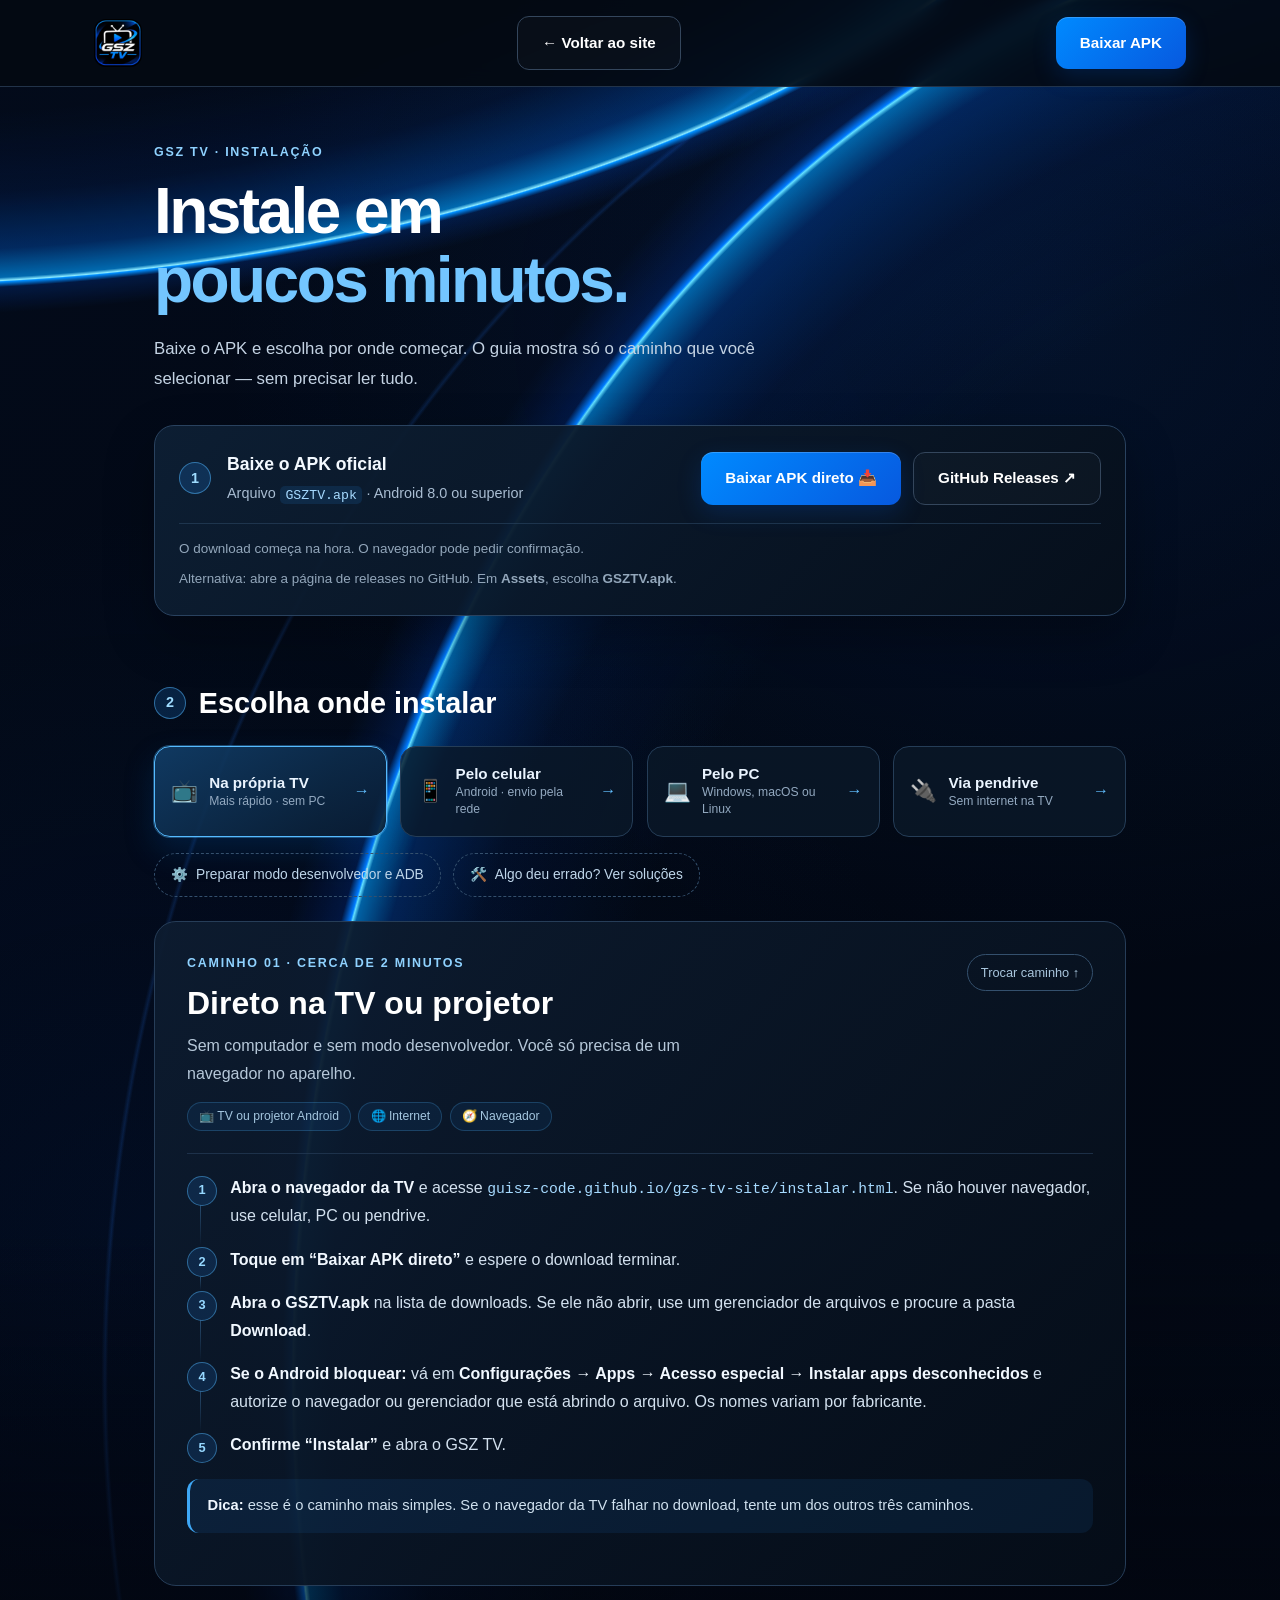
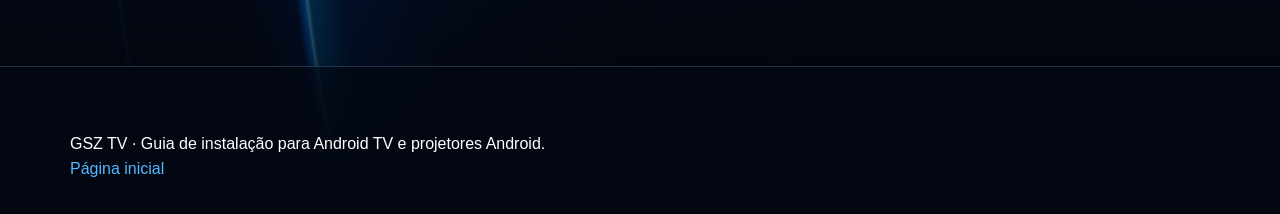
==== instalar.html @ 300e7d78 "feat: cria guia de instalação e simplifica seção de download" ====
<!DOCTYPE html>
<html lang="pt-BR">
<head>
  <meta charset="UTF-8">
  <meta name="viewport" content="width=device-width, initial-scale=1.0">
  <title>Como baixar e instalar o GSZ TV — TV, celular, PC e pendrive</title>
  <meta name="description" content="Instale o GSZ TV na TV ou projetor Android: download direto, transferência por celular, computador ou pendrive e conexão ADB por USB ou Wi-Fi.">
  <meta name="theme-color" content="#040a12">
  <link rel="canonical" href="https://guisz-code.github.io/gzs-tv-site/instalar.html">
  <link rel="stylesheet" href="assets/css/style.css">
  <link rel="stylesheet" href="assets/css/instalar.css">
</head>
<body class="pagina-instalacao">
  <nav class="navbar" aria-label="Navegação principal">
    <div class="nav-container">
      <a href="index.html" class="logo-link" aria-label="GSZ TV — página inicial"><img src="assets/img/logo-gsz-tv.webp" class="logo" alt="" width="256" height="256"></a>
      <a href="index.html" class="btn outline">← Voltar ao site</a>
      <a href="#direto" class="btn neon">Baixar APK</a>
    </div>
  </nav>

  <main class="guia container" data-guia-app>
    <header class="guia-abertura" id="downloads">
      <span class="guia-eyebrow">GSZ TV · Instalação</span>
      <h1>Instale em<br><span>poucos minutos.</span></h1>
      <p class="guia-sub">Baixe o APK e escolha por onde começar. O guia mostra só o caminho que você selecionar — sem precisar ler tudo.</p>

      <div class="guia-baixar" id="direto">
        <div class="guia-baixar-texto">
          <span class="guia-numero">1</span>
          <div>
            <strong>Baixe o APK oficial</strong>
            <p>Arquivo <code>GSZTV.apk</code> · Android 8.0 ou superior</p>
          </div>
        </div>
        <div class="guia-baixar-acoes">
          <a class="btn neon" href="https://github.com/guisz-code/GSZ-TV/releases/latest/download/GSZTV.apk" aria-describedby="direto-info">Baixar APK direto 📥</a>
          <a class="btn outline" id="releases" href="https://github.com/guisz-code/GSZ-TV/releases/latest" aria-describedby="releases-info">GitHub Releases ↗</a>
        </div>
        <p class="guia-baixar-nota" id="direto-info">O download começa na hora. O navegador pode pedir confirmação.</p>
        <p class="guia-baixar-nota" id="releases-info">Alternativa: abre a página de releases no GitHub. Em <strong>Assets</strong>, escolha <strong>GSZTV.apk</strong>.</p>
      </div>
    </header>

    <section class="guia-escolha" id="escolha" aria-labelledby="escolha-titulo">
      <h2 id="escolha-titulo"><span class="guia-numero">2</span> Escolha onde instalar</h2>
      <div class="guia-metodos">
        <a class="metodo" href="#pela-tv" data-guia="pela-tv" aria-current="true">
          <span class="metodo-icone" aria-hidden="true">📺</span>
          <span class="metodo-texto"><strong>Na própria TV</strong><small>Mais rápido · sem PC</small></span>
          <span class="metodo-seta" aria-hidden="true">→</span>
        </a>
        <a class="metodo" href="#pelo-celular" data-guia="pelo-celular">
          <span class="metodo-icone" aria-hidden="true">📱</span>
          <span class="metodo-texto"><strong>Pelo celular</strong><small>Android · envio pela rede</small></span>
          <span class="metodo-seta" aria-hidden="true">→</span>
        </a>
        <a class="metodo" href="#pelo-pc" data-guia="pelo-pc">
          <span class="metodo-icone" aria-hidden="true">💻</span>
          <span class="metodo-texto"><strong>Pelo PC</strong><small>Windows, macOS ou Linux</small></span>
          <span class="metodo-seta" aria-hidden="true">→</span>
        </a>
        <a class="metodo" href="#pendrive" data-guia="pendrive">
          <span class="metodo-icone" aria-hidden="true">🔌</span>
          <span class="metodo-texto"><strong>Via pendrive</strong><small>Sem internet na TV</small></span>
          <span class="metodo-seta" aria-hidden="true">→</span>
        </a>
      </div>
      <div class="guia-ajuda-cards">
        <a href="#preparar-adb" data-guia="preparar-adb"><span aria-hidden="true">⚙️</span> Preparar modo desenvolvedor e ADB</a>
        <a href="#problemas" data-guia="problemas"><span aria-hidden="true">🛠️</span> Algo deu errado? Ver soluções</a>
      </div>
    </section>

    <section class="guia-painel" id="pela-tv" data-painel tabindex="-1" aria-labelledby="titulo-pela-tv">
      <div class="guia-painel-topo">
        <div>
          <span class="guia-eyebrow">Caminho 01 · cerca de 2 minutos</span>
          <h2 id="titulo-pela-tv">Direto na TV ou projetor</h2>
          <p>Sem computador e sem modo desenvolvedor. Você só precisa de um navegador no aparelho.</p>
          <ul class="guia-requisitos">
            <li>📺 TV ou projetor Android</li>
            <li>🌐 Internet</li>
            <li>🧭 Navegador</li>
          </ul>
        </div>
        <a class="guia-trocar" href="#escolha">Trocar caminho ↑</a>
      </div>
      <ol class="guia-passos">
        <li><strong>Abra o navegador da TV</strong> e acesse <code>guisz-code.github.io/gzs-tv-site/instalar.html</code>. Se não houver navegador, use celular, PC ou pendrive.</li>
        <li><strong>Toque em “Baixar APK direto”</strong> e espere o download terminar.</li>
        <li><strong>Abra o GSZTV.apk</strong> na lista de downloads. Se ele não abrir, use um gerenciador de arquivos e procure a pasta <strong>Download</strong>.</li>
        <li><strong>Se o Android bloquear:</strong> vá em <strong>Configurações → Apps → Acesso especial → Instalar apps desconhecidos</strong> e autorize o navegador ou gerenciador que está abrindo o arquivo. Os nomes variam por fabricante.</li>
        <li><strong>Confirme “Instalar”</strong> e abra o GSZ TV.</li>
      </ol>
      <div class="guia-dica"><strong>Dica:</strong> esse é o caminho mais simples. Se o navegador da TV falhar no download, tente um dos outros três caminhos.</div>
    </section>

    <section class="guia-painel" id="pelo-celular" data-painel tabindex="-1" aria-labelledby="titulo-pelo-celular" hidden>
      <div class="guia-painel-topo">
        <div>
          <span class="guia-eyebrow">Caminho 02 · cerca de 5 minutos</span>
          <h2 id="titulo-pelo-celular">Pelo celular Android</h2>
          <p>Baixe o APK no celular e envie para a TV. O modo mais simples é pela rede local, sem cabos.</p>
          <ul class="guia-requisitos">
            <li>📱 Celular Android</li>
            <li>📺 TV ou projetor Android</li>
            <li>📶 Mesma rede Wi-Fi</li>
          </ul>
        </div>
        <a class="guia-trocar" href="#escolha">Trocar caminho ↑</a>
      </div>
      <details class="guia-opcao" open>
        <summary><span>Enviar pela rede (sem ADB)</span><small>Recomendado</small></summary>
        <ol class="guia-passos">
          <li><strong>Conecte celular e TV na mesma rede Wi-Fi.</strong> Redes de convidados podem bloquear a comunicação entre aparelhos.</li>
          <li><strong>Instale um app de transferência nos dois:</strong> por exemplo, <strong>Send Files to TV</strong>, disponível na loja oficial do seu aparelho.</li>
          <li><strong>No celular:</strong> baixe o APK no topo desta página, abra o app e escolha <strong>Enviar / Send</strong>. Selecione <strong>GSZTV.apk</strong> e depois a TV na lista.</li>
          <li><strong>Na TV:</strong> abra o app e escolha <strong>Receber / Receive</strong> e espere o fim do envio.</li>
          <li><strong>Abra o arquivo recebido na TV</strong> (normalmente em Download), autorize apps desconhecidos para o gerenciador e toque em <strong>Instalar</strong>.</li>
        </ol>
        <div class="guia-dica"><strong>Por que esse caminho?</strong> Não exige cabo, depuração nem senha. Só precisa que os dois aparelhos estejam na mesma rede.</div>
      </details>
      <details class="guia-opcao">
        <summary><span>Enviar via ADB por Wi-Fi</span><small>Avançado</small></summary>
        <p class="guia-antes">Na TV, siga primeiro <a href="#preparar-adb" data-guia="preparar-adb">Preparar modo desenvolvedor e ADB</a>. O celular é só o cliente: não precisa ativar depuração nele.</p>
        <ol class="guia-passos">
          <li><strong>Instale no celular um cliente ADB remoto</strong> que aceite pareamento sem fio e instalação de APK local. Os menus mudam de app para app.</li>
          <li><strong>Na TV, abra “Depuração sem fio”.</strong> Se existir <strong>Parear dispositivo com código</strong>, toque nela para ver IP, porta de pareamento e código.</li>
          <li><strong>No celular, escolha Parear</strong> e informe o IP, a porta de pareamento e o código. Depois volte à tela principal da depuração sem fio.</li>
          <li><strong>Conecte usando a porta de conexão</strong> mostrada nessa tela. Ela costuma ser diferente da porta usada para parear.</li>
          <li><strong>Se a TV só tiver “Depuração pela rede”</strong> (método antigo, geralmente porta 5555), conecte direto ao IP e à porta informados. Não use código de pareamento e aceite a autorização na TV, se aparecer.</li>
          <li><strong>No cliente, use “Instalar APK”</strong>, escolha GSZTV.apk na pasta de downloads do celular e aguarde a confirmação. Abra o GSZ TV na TV ao terminar.</li>
        </ol>
        <div class="guia-atencao"><strong>Atenção:</strong> um terminal de shell remoto não instala arquivos sozinho. O app precisa permitir enviar o APK do celular para a TV.</div>
      </details>
      <details class="guia-opcao">
        <summary><span>Enviar via ADB por cabo USB</span><small>Só se a TV aceitar</small></summary>
        <p class="guia-antes">Poucas TVs e projetores aceitam esse tipo de conexão. O celular precisa ter <strong>USB OTG / modo host</strong> e um cliente ADB com suporte a USB.</p>
        <ol class="guia-passos">
          <li><strong>Confira no manual</strong> se a porta USB da TV é de <strong>dados com suporte a ADB</strong>. Muitas portas servem apenas para pendrive.</li>
          <li><strong>Ative a depuração USB na TV</strong> seguindo <a href="#preparar-adb" data-guia="preparar-adb">Preparar modo desenvolvedor e ADB</a>.</li>
          <li><strong>Conecte o celular à porta de dados da TV</strong> com adaptador OTG e cabo compatíveis. Não use a entrada de energia do projetor como porta de dados e nunca ligue duas portas USB-A host com um cabo comum.</li>
          <li><strong>Aceite no celular o acesso ao dispositivo USB</strong> e, na TV, a chave de depuração que aparecer.</li>
          <li><strong>No cliente ADB, use “Instalar APK”</strong>, selecione GSZTV.apk e espere a confirmação. Depois desconecte o cabo.</li>
        </ol>
        <div class="guia-atencao"><strong>Se o cliente não encontrar a TV,</strong> o modelo provavelmente não aceita ADB por USB. Use o envio pela rede ou o pendrive.</div>
      </details>
    </section>

    <section class="guia-painel" id="pelo-pc" data-painel tabindex="-1" aria-labelledby="titulo-pelo-pc" hidden>
      <div class="guia-painel-topo">
        <div>
          <span class="guia-eyebrow">Caminho 03 · cerca de 10 minutos</span>
          <h2 id="titulo-pelo-pc">Pelo computador ou notebook</h2>
          <p>A forma mais direta é instalar por ADB, com o cabo USB ou pela rede Wi-Fi.</p>
          <ul class="guia-requisitos">
            <li>💻 Windows, macOS ou Linux</li>
            <li>🔗 Cabo USB ou Wi-Fi</li>
            <li>📦 Platform-Tools</li>
          </ul>
        </div>
        <a class="guia-trocar" href="#escolha">Trocar caminho ↑</a>
      </div>

      <h3 class="guia-subtitulo">Antes de começar</h3>
      <ol class="guia-passos">
        <li><strong>Baixe o GSZTV.apk</strong> no topo desta página.</li>
        <li><strong>Baixe as <a href="https://developer.android.com/tools/releases/platform-tools?hl=pt-br">Platform-Tools oficiais do Google</a></strong> e extraia o ZIP para uma pasta fácil de achar.</li>
        <li><strong>Copie o APK para a pasta platform-tools</strong> e abra um terminal nela. No Windows, clique com o botão direito na pasta e escolha “Abrir no Terminal”.</li>
      </ol>
      <p class="guia-antes">Os comandos abaixo usam <code>.\adb</code> no <strong>PowerShell</strong>. No macOS/Linux, use <code>./adb</code>. Se o ADB já estiver instalado no sistema, basta digitar <code>adb</code>.</p>
      <pre><code>.\adb version</code></pre>
      <p class="guia-antes">Apareceu a versão do Android Debug Bridge? Então escolha como conectar:</p>

      <details class="guia-opcao" open>
        <summary><span>Cabo USB</span><small>Mais estável</small></summary>
        <ol class="guia-passos">
          <li><strong>Ative a depuração USB na TV</strong> seguindo <a href="#preparar-adb" data-guia="preparar-adb">Preparar modo desenvolvedor e ADB</a>. A porta precisa aceitar ADB, não apenas pendrive.</li>
          <li><strong>Conecte o cabo de dados</strong> entre a TV e o PC. Evite cabo USB-A para USB-A entre duas portas host; se o modelo não aceitar cabo, use Wi-Fi.</li>
          <li><strong>Rode o comando</strong> e aceite na TV o aviso “Permitir depuração USB?”. Se o aparelho não aparecer, rode de novo.</li>
        </ol>
        <pre><code>.\adb devices</code></pre>
        <p class="guia-antes">O estado precisa ser <strong>device</strong>. No Windows, se não aparecer, pode faltar o driver ADB do fabricante. Então instale:</p>
        <pre><code>.\adb install -r "GSZTV.apk"</code></pre>
        <p class="guia-antes">Espere a mensagem <strong>Success</strong> e abra o GSZ TV na TV. O <code>-r</code> atualiza uma instalação existente sem apagar os dados, desde que a assinatura seja a mesma.</p>
      </details>

      <details class="guia-opcao">
        <summary><span>Wi-Fi com código de pareamento</span><small>Quando a TV oferece</small></summary>
        <ol class="guia-passos">
          <li><strong>Deixe PC e TV na mesma rede</strong> e ative <strong>Depuração sem fio</strong> nas opções do desenvolvedor da TV.</li>
          <li><strong>Na TV, toque em “Parear dispositivo com código”</strong> e use o IP e a porta de pareamento mostrados:</li>
        </ol>
        <pre><code>.\adb pair IP_DA_TV:PORTA_PAREAMENTO</code></pre>
        <ol class="guia-passos" start="3">
          <li><strong>Digite o código</strong> quando o terminal pedir. Depois volte à tela principal da depuração sem fio e copie o IP e a <strong>porta de conexão</strong>.</li>
          <li><strong>Conecte e instale:</strong></li>
        </ol>
        <pre><code>.\adb connect IP_DA_TV:PORTA_CONEXAO
.\adb devices
.\adb install -r "GSZTV.apk"</code></pre>
        <div class="guia-dica"><strong>Exemplo:</strong> <code>192.168.1.50:37123</code>. Os números são só ilustrativos — use sempre os que aparecem na sua TV. A porta de conexão muda ao reativar a depuração.</div>
      </details>

      <details class="guia-opcao">
        <summary><span>Wi-Fi no modo antigo (porta 5555)</span><small>Firmwares mais antigos</small></summary>
        <ol class="guia-passos">
          <li><strong>Se a TV tiver “Depuração pela rede”,</strong> ative e use o IP e a porta mostrados. Não rode <code>adb pair</code> nesse modo.</li>
          <li><strong>Se não tiver, mas aceitar ADB por USB,</strong> conecte o cabo, autorize o PC e confirme o estado device. Com apenas a TV conectada, rode:</li>
        </ol>
        <pre><code>.\adb tcpip 5555</code></pre>
        <ol class="guia-passos" start="3">
          <li><strong>Veja o IP da TV em Configurações → Rede.</strong> Desconecte o cabo e conecte pela rede:</li>
        </ol>
        <pre><code>.\adb connect IP_DA_TV:5555
.\adb devices
.\adb install -r "GSZTV.apk"</code></pre>
        <div class="guia-atencao"><strong>Depende do firmware.</strong> Se a TV não tiver depuração de rede e não aceitar ADB USB, use o envio direto, um app de transferência ou o pendrive. Para voltar ao modo USB, rode <code>.\adb usb</code> enquanto ainda estiver conectado.</div>
      </details>

      <div class="guia-dica"><strong>Mais de um aparelho conectado?</strong> Use <code>.\adb -s SERIAL install -r "GSZTV.apk"</code>, trocando SERIAL pelo código mostrado em <code>.\adb devices</code>. Para encerrar conexões de rede, rode <code>.\adb disconnect</code>. Isso não desativa a depuração na TV.</div>
    </section>

    <section class="guia-painel" id="pendrive" data-painel tabindex="-1" aria-labelledby="titulo-pendrive" hidden>
      <div class="guia-painel-topo">
        <div>
          <span class="guia-eyebrow">Caminho 04 · cerca de 3 minutos</span>
          <h2 id="titulo-pendrive">Via pendrive</h2>
          <p>Ideal quando a TV não tem navegador ou a internet do aparelho é instável.</p>
          <ul class="guia-requisitos">
            <li>💾 Pendrive</li>
            <li>🔌 Porta USB na TV</li>
            <li>🖥️ PC ou celular para copiar</li>
          </ul>
        </div>
        <a class="guia-trocar" href="#escolha">Trocar caminho ↑</a>
      </div>
      <ol class="guia-passos">
        <li><strong>Baixe o GSZTV.apk</strong> no PC ou no celular e copie para o pendrive. No celular, pode ser necessário um adaptador OTG.</li>
        <li><strong>Use um formato que a TV leia:</strong> FAT32 costuma funcionar; exFAT depende do aparelho. Se for formatar, copie antes os arquivos, porque a formatação apaga tudo.</li>
        <li><strong>Ejete o pendrive com segurança</strong> e conecte na porta USB da TV destinada a armazenamento.</li>
        <li><strong>Abra um gerenciador de arquivos na TV,</strong> selecione a unidade USB e toque em GSZTV.apk.</li>
        <li><strong>Autorize apps desconhecidos</strong> para o gerenciador quando o aviso aparecer, volte ao arquivo e confirme <strong>Instalar</strong>.</li>
      </ol>
      <div class="guia-dica"><strong>Sem mistério:</strong> este caminho não precisa de ADB, modo desenvolvedor nem depuração. A porta de pendrive é diferente de uma porta de dados ADB.</div>
    </section>

    <section class="guia-painel" id="preparar-adb" data-painel tabindex="-1" aria-labelledby="titulo-preparar-adb" hidden>
      <div class="guia-painel-topo">
        <div>
          <span class="guia-eyebrow">Preparação · só para os caminhos com ADB</span>
          <h2 id="titulo-preparar-adb">Modo desenvolvedor e depuração</h2>
          <p>Faça isso na TV ou projetor que vai receber o GSZ TV. Não é preciso root nem desbloquear o bootloader.</p>
        </div>
        <a class="guia-trocar" href="#escolha">Trocar caminho ↑</a>
      </div>
      <ol class="guia-passos">
        <li><strong>Abra Configurações → Sistema → Sobre.</strong> Em alguns aparelhos o caminho é Preferências do dispositivo → Sobre.</li>
        <li><strong>Toque cerca de 7 vezes em “Compilação”</strong> (ou “Número da versão” / “Android TV OS build”) até aparecer “Você agora é um desenvolvedor”. Se pedir PIN, informe o do próprio aparelho.</li>
        <li><strong>Volte e abra “Opções do desenvolvedor”.</strong> Se houver uma chave geral, ative.</li>
        <li><strong>Para cabo USB:</strong> ative <strong>Depuração USB</strong>, conecte o PC ou celular e aceite a chave exibida na TV. Marque “Sempre permitir” apenas em aparelhos de confiança.</li>
        <li><strong>Para Wi-Fi:</strong> ative <strong>Depuração sem fio</strong> (pareamento por código) ou <strong>Depuração pela rede</strong> (método antigo). Ativar só a depuração USB não libera a conexão Wi-Fi.</li>
        <li><strong>Anote IP e portas</strong> quando aparecerem. Use uma rede local de confiança e nunca encaminhe a porta ADB no roteador para a internet.</li>
      </ol>
      <div class="guia-atencao"><strong>Fabricante escondeu a opção?</strong> Não existe um caminho universal. Nesses casos, use a instalação pela própria TV, o envio de arquivo ou o pendrive.</div>
      <div class="guia-dica"><strong>Terminou?</strong> Desative a depuração que não for usar e revogue autorizações ou dispositivos pareados nas opções do desenvolvedor.</div>
      <div class="guia-links"><a href="#pelo-celular" data-guia="pelo-celular">← Continuar pelo celular</a><a href="#pelo-pc" data-guia="pelo-pc">← Continuar pelo computador</a></div>
    </section>

    <section class="guia-painel" id="problemas" data-painel tabindex="-1" aria-labelledby="titulo-problemas" hidden>
      <div class="guia-painel-topo">
        <div>
          <span class="guia-eyebrow">Socorro rápido</span>
          <h2 id="titulo-problemas">Algo não funcionou?</h2>
          <p>Toque no problema para ver a solução. Comece pelo mais parecido com o seu caso.</p>
        </div>
        <a class="guia-trocar" href="#escolha">Trocar caminho ↑</a>
      </div>
      <details class="guia-problema">
        <summary>O ADB mostra <code>unauthorized</code></summary>
        <p>Olhe a tela da TV e aceite a autorização. Se o aviso não aparecer, reconecte. Também vale revogar as autorizações de depuração na TV e autorizar de novo.</p>
      </details>
      <details class="guia-problema">
        <summary>O aparelho não aparece, fica offline ou dá <code>connection refused</code></summary>
        <p>Confira cabo de dados, porta ADB, driver, IP e porta atuais. No Wi-Fi, confirme que PC e TV estão na mesma rede e que a depuração está ativa. Pareamento e conexão usam portas diferentes. Verifique a permissão do ADB na rede privada do firewall — não desative o firewall inteiro.</p>
      </details>
      <details class="guia-problema">
        <summary>Aparece <code>more than one device/emulator</code></summary>
        <p>Use o identificador mostrado em <code>adb devices</code> junto com a opção <code>-s</code>, ou desconecte os outros aparelhos antes de instalar.</p>
      </details>
      <details class="guia-problema">
        <summary>Erro <code>INSTALL_FAILED_UPDATE_INCOMPATIBLE</code></summary>
        <p>A assinatura do APK não corresponde à versão já instalada. Use o APK da mesma origem da instalação anterior. Desinstalar resolve, mas apaga os dados e as configurações do app.</p>
      </details>
      <details class="guia-problema">
        <summary>Arquivo inválido, versão antiga ou pouco espaço</summary>
        <p>Baixe de novo o APK mais recente, confirme Android 8.0 ou superior e libere armazenamento. Não tente instalar os arquivos “Source code” do GitHub: o correto é <strong>GSZTV.apk</strong>.</p>
      </details>

      <h3 class="guia-subtitulo">Instalou? Agora abra o GSZ TV</h3>
      <p class="guia-antes">Na TV, abra o app e configure temas e atalhos. Em aparelhos compatíveis, use a opção <strong>Início</strong> nas configurações do launcher para escolher a tela inicial — isso depende do sistema do aparelho.</p>
      <p class="guia-antes">Para atualizar, instale o APK novo por cima do atual, sem desinstalar. Dentro do GSZ TV, consulte também <strong>Configurações → Atualizações</strong>.</p>
      <div class="guia-links"><a href="#direto">↑ Baixar o APK</a><a href="index.html">Voltar ao site</a><a href="https://developer.android.com/tools/adb?hl=pt-br">Documentação oficial do ADB ↗</a></div>
    </section>
  </main>

  <footer class="footer"><div class="container"><p>GSZ TV · Guia de instalação para Android TV e projetores Android.</p><a href="index.html">Página inicial</a></div></footer>
  <div id="tv-navigation-hint" class="tv-navigation-hint" role="status" hidden>Use as setas para navegar e OK para selecionar</div>
  <script src="assets/js/main.js"></script>
</body>
</html>
---- assets/css/style.css ----
/* ============================================================
   GSZ TV — Site oficial
   Cores: azul neon, branco, preto
   ============================================================ */

:root {
  --cor-fundo: #040a12;
  --cor-fundo-secao: #07111e;
  --cor-card: #0d1928;
  --cor-borda: #223349;
  --azul-neon: #55baff;
  --azul-neon-suave: rgba(35, 145, 255, 0.15);
  --azul-neon-escuro: #0878eb;
  --branco: #ffffff;
  --branco-suave: #e5e5ea;
  --cinza: #a6b5c8;
  --sombra-neon: 0 0 18px rgba(35, 145, 255, 0.35);
  --transicao: all 0.35s ease;
}

* {
  margin: 0;
  padding: 0;
  box-sizing: border-box;
}

html {
  scroll-behavior: smooth;
}

body {
  background: var(--cor-fundo);
  color: var(--branco);
  font-family: 'Segoe UI', Roboto, Helvetica, Arial, sans-serif;
  line-height: 1.6;
  min-height: 100vh;
}

a {
  color: var(--azul-neon);
  text-decoration: none;
  transition: var(--transicao);
}

a:hover {
  color: #66fbff;
}

img {
  max-width: 100%;
  display: block;
}

/* ===== Navbar ===== */
.navbar {
  position: sticky;
  top: 0;
  z-index: 100;
  background: rgba(4, 10, 18, 0.88);
  backdrop-filter: blur(10px);
  border-bottom: 1px solid var(--cor-borda);
}

.nav-container {
  max-width: 1140px;
  margin: 0 auto;
  padding: 1rem 1.5rem;
  display: flex;
  align-items: center;
  justify-content: space-between;
  gap: 1.5rem;
}

.logo-link {
  display: flex;
  align-items: center;
}

.logo {
  width: 48px;
  height: 48px;
  filter: drop-shadow(0 0 10px var(--azul-neon));
  transition: var(--transicao);
}

.logo-link:hover .logo {
  filter: drop-shadow(0 0 20px var(--azul-neon));
}

.nav-links {
  display: flex;
  list-style: none;
  gap: 1.8rem;
  align-items: center;
}

.nav-links a {
  color: var(--branco-suave);
  font-weight: 500;
  font-size: 0.95rem;
}

.nav-links a:hover {
  color: var(--azul-neon);
}

/* ===== Hero ===== */
.hero {
  position: relative;
  max-width: 1140px;
  margin: 0 auto;
  padding: 5rem 1.5rem 6rem;
  display: grid;
  grid-template-columns: 1fr 1fr;
  gap: 3rem;
  align-items: center;
}

.hero-content .badge {
  display: inline-block;
  padding: 0.45rem 1rem;
  background: rgba(255, 255, 255, 0.07);
  color: #f4f9ff;
  border: 1px solid rgba(220, 240, 255, 0.32);
  border-radius: 999px;
  font-size: 0.8rem;
  font-weight: 700;
  letter-spacing: 1.2px;
  text-transform: uppercase;
  margin-bottom: 1rem;
}

.hero h1 {
  font-size: 3.5rem;
  line-height: 1.05;
  margin-bottom: 1rem;
  letter-spacing: -1px;
}

.hero h1 .dot {
  color: var(--azul-neon);
}

.lead {
  font-size: 1.15rem;
  color: var(--branco-suave);
  max-width: 460px;
  margin-bottom: 1.75rem;
}

.hero-actions {
  display: flex;
  gap: 1rem;
}

.hero-image {
  display: flex;
  justify-content: center;
  align-items: center;
}

.screenshot {
  width: 100%;
  max-width: 560px;
  height: auto;
  border-radius: 16px;
  border: 2px solid var(--cor-borda);
  box-shadow: var(--sombra-neon), 0 20px 40px rgba(0,0,0,0.5);
  transition: var(--transicao);
}

.screenshot:hover {
  transform: translateY(-4px);
  border-color: var(--azul-neon);
  box-shadow: 0 0 30px rgba(35, 145, 255, 0.55), 0 20px 50px rgba(0,0,0,0.6);
}

/* ===== Seções gerais ===== */
.section {
  padding: 5rem 1.5rem;
}

.container {
  max-width: 1140px;
  margin: 0 auto;
}

.bg-escuro {
  background: var(--cor-fundo-secao);
}

.titulo-secao {
  font-size: 2rem;
  text-align: center;
  margin-bottom: 0.5rem;
  letter-spacing: -0.5px;
}

.subtitulo {
  text-align: center;
  color: var(--cinza);
  margin-bottom: 3rem;
  max-width: 600px;
  margin-left: auto;
  margin-right: auto;
}

/* ===== Botões ===== */
.btn {
  display: inline-flex;
  align-items: center;
  justify-content: center;
  gap: 0.5rem;
  padding: 0.85rem 1.5rem;
  border-radius: 8px;
  font-weight: 600;
  font-size: 0.95rem;
  cursor: pointer;
  border: none;
  transition: var(--transicao);
}

.btn.neon {
  background: var(--azul-neon);
  color: #000;
  box-shadow: var(--sombra-neon);
}

.btn.neon:hover {
  background: #33fbff;
  box-shadow: 0 0 30px rgba(35, 145, 255, 0.65);
  transform: translateY(-2px);
}

.btn.outline {
  background: transparent;
  color: var(--branco);
  border: 1px solid var(--cor-borda);
}

.btn.outline:hover {
  border-color: var(--azul-neon);
  color: var(--azul-neon);
}

.btn-grande {
  padding: 1rem 2rem;
  font-size: 1.1rem;
}

/* ===== Alternador minimalista de temas, acima da imagem ===== */
.hero-image {
  display: flex;
  flex-direction: column;
  align-items: center;
}

.btn-alternar-tema {
  align-self: flex-end;
  margin: 0 0 0.65rem;
  padding: 0;
  border: 0;
  background: none;
  cursor: pointer;
  transition: transform 0.2s ease;
}

.btn-alternar-tema:hover {
  transform: translateY(-2px);
}

.btn-alternar-tema:focus-visible {
  outline: 2px solid #79caff;
  outline-offset: 4px;
  border-radius: 999px;
}

.tema-toggle {
  display: flex;
  align-items: center;
  justify-content: center;
  gap: 0.45rem;
  min-width: 112px;
  height: 36px;
  padding: 0 0.65rem;
  color: #f3f7fc;
  background: linear-gradient(135deg, #111b2b, #050b16);
  border: 1px solid #51627b;
  border-radius: 999px;
  box-shadow: 0 2px 10px #0005, inset 0 1px #ffffff16;
}

.tema-icone {
  display: grid;
  place-items: center;
  width: 18px;
  height: 22px;
  color: #f3f7fc;
  font-size: 1.15rem;
  line-height: 1;
  text-align: center;
  user-select: none;
  opacity: 0.58;
  transition: color 0.2s ease, opacity 0.2s ease, text-shadow 0.2s ease, transform 0.2s ease;
}

.tema-sol { color: #f5f7fb; }
.tema-lua { font-size: 1.05rem; }

.tema-divisor {
  width: 1px;
  height: 18px;
  background: #ffffff40;
}

.tema-marca {
  display: flex;
  flex-direction: column;
  align-items: center;
  gap: 1px;
  color: #079cff;
  font-size: 0.65rem;
  line-height: 0.9;
  letter-spacing: 0.05em;
  opacity: 0.58;
  transition: opacity 0.2s ease, filter 0.2s ease, transform 0.2s ease;
}

.tema-marca i {
  width: 14px;
  height: 7px;
  display: block;
  background: #079cff;
  clip-path: polygon(25% 0, 100% 20%, 75% 100%, 0 80%);
  box-shadow: 0 0 5px #079cff80;
}

.tema-marca b { font-weight: 800; }

.tema-icone.ativo {
  color: #16a5ff;
  opacity: 1;
  text-shadow: 0 0 9px #168effb3;
  transform: scale(1.12);
}

.tema-marca.ativo {
  opacity: 1;
  filter: drop-shadow(0 0 5px #168effa6);
  transform: scale(1.08);
}

.btn-alternar-tema.animando .tema-toggle {
  animation: tema-troca 460ms ease;
}

@keyframes tema-troca {
  0% { transform: scale(1); box-shadow: 0 2px 10px #0005, inset 0 1px #ffffff16; }
  45% { transform: scale(1.08); box-shadow: 0 0 18px #168eff70, inset 0 1px #ffffff30; }
  100% { transform: scale(1); box-shadow: 0 2px 10px #0005, inset 0 1px #ffffff16; }
}

@media (prefers-reduced-motion: reduce) {
  .btn-alternar-tema.animando .tema-toggle { animation: none; }
}

/* ===== Sobre ===== */
.sobre-grid {
  display: grid;
  grid-template-columns: minmax(0, 1.55fr) minmax(260px, 0.85fr);
  gap: 1.25rem;
  align-items: stretch;
}

.sobre-texto {
  max-width: none;
  padding: clamp(1.5rem, 4vw, 3rem);
  background: linear-gradient(125deg, rgba(15, 34, 55, 0.84), rgba(7, 15, 26, 0.78));
  border: 1px solid rgba(115, 161, 205, 0.16);
  border-left: 3px solid #168eff;
  border-radius: 0 20px 20px 0;
  box-shadow: 0 20px 55px rgba(0, 0, 0, 0.18);
}

.sobre-ficha {
  display: flex;
  flex-direction: column;
  padding: clamp(1.35rem, 3vw, 2rem);
  background: linear-gradient(155deg, rgba(13, 26, 42, 0.92), rgba(7, 13, 22, 0.88));
  border: 1px solid rgba(115, 161, 205, 0.16);
  border-radius: 20px;
}

.ficha-cabecalho {
  display: flex;
  align-items: center;
  gap: 0.8rem;
  padding-bottom: 1.1rem;
  border-bottom: 1px solid rgba(255, 255, 255, 0.08);
}

.ficha-sinal {
  display: grid;
  place-items: center;
  width: 38px;
  height: 38px;
  color: #71bdff;
  background: #168eff1c;
  border: 1px solid #168eff38;
  border-radius: 12px;
}

.ficha-cabecalho h3 { font-size: 1.05rem; }
.ficha-cabecalho p { color: var(--cinza); font-size: 0.82rem; }

.ficha-lista { margin: 0; }

.ficha-lista > div {
  display: flex;
  flex-direction: column;
  gap: 0.18rem;
  padding: 0.8rem 0;
  border-bottom: 1px solid rgba(255, 255, 255, 0.06);
}

.ficha-lista dt {
  color: var(--cinza);
  font-size: 0.78rem;
}

.ficha-lista dd {
  margin: 0;
  color: var(--branco-suave);
  font-size: 0.9rem;
  line-height: 1.45;
}

.ficha-desenvolvedor {
  display: flex;
  align-items: center;
  gap: 0.8rem;
  margin-top: auto;
  padding-top: 1.15rem;
}

.desenvolvedor-avatar {
  position: relative;
  overflow: hidden;
  display: grid;
  place-items: center;
  flex: 0 0 42px;
  height: 42px;
  color: #fff;
  font-size: 0.82rem;
  font-weight: 700;
  background: linear-gradient(140deg, #168eff, #0759df);
  border-radius: 50%;
  box-shadow: 0 5px 16px #0878eb3d;
}

.desenvolvedor-avatar img {
  position: absolute;
  inset: 0;
  width: 100%;
  height: 100%;
  object-fit: cover;
  border-radius: inherit;
}

.ficha-desenvolvedor > div { display: flex; flex-direction: column; gap: 0.12rem; }
.desenvolvedor-legenda { color: var(--cinza); font-size: 0.74rem; }
.ficha-desenvolvedor strong { color: var(--branco-suave); font-size: 0.88rem; }
.ficha-desenvolvedor a { font-size: 0.82rem; }

.sobre-texto h2 {
  margin-bottom: 1.15rem;
  font-size: clamp(1.7rem, 3vw, 2.2rem);
  letter-spacing: -0.035em;
}

.sobre-texto p {
  color: var(--branco-suave);
  max-width: 780px;
  margin-bottom: 0.9rem;
  line-height: 1.8;
}

.destaques {
  display: grid;
  grid-template-columns: repeat(3, minmax(0, 1fr));
  gap: 0.85rem;
  margin-top: 1.7rem;
}

.destaque {
  display: flex;
  flex-direction: column;
  gap: 0.3rem;
  min-width: 0;
  padding: 1rem 1.1rem;
  background: rgba(255, 255, 255, 0.035);
  border: 1px solid rgba(255, 255, 255, 0.07);
  border-radius: 12px;
}

.destaque .numero {
  font-size: 1.2rem;
  font-weight: 700;
  color: #58adff;
}

.destaque .rotulo {
  font-size: 0.85rem;
  line-height: 1.45;
  color: var(--cinza);
}

@media (max-width: 760px) {
  .sobre-texto { padding: 1.5rem; }
  .destaques { grid-template-columns: repeat(2, minmax(0, 1fr)); }
  .destaque:last-child { grid-column: 1 / -1; }
}

@media (max-width: 520px) {
  .sobre-texto { padding: 1.25rem; }
  .sobre-texto p { font-size: 0.95rem; }
  .destaques { grid-template-columns: 1fr; gap: 0.65rem; margin-top: 1.25rem; }
  .destaque:last-child { grid-column: auto; }
  .destaque { padding: 0.85rem 1rem; }
}

.sobre-imagem {
  display: flex;
  justify-content: center;
}

.suave {
  box-shadow: none;
  border: 1px solid var(--cor-borda);
}

/* ===== Recursos ===== */
.grid-recursos {
  display: grid;
  grid-template-columns: repeat(auto-fit, minmax(220px, 1fr));
  gap: 1.75rem;
}

.card {
  background: var(--cor-card);
  border: 1px solid var(--cor-borda);
  border-radius: 14px;
  padding: 2rem 1.5rem;
  transition: var(--transicao);
}

.card:hover {
  border-color: var(--azul-neon);
  box-shadow: var(--sombra-neon);
  transform: translateY(-3px);
}

.icone {
  font-size: 2rem;
  margin-bottom: 1rem;
  display: block;
}

.card h3 {
  font-size: 1.1rem;
  margin-bottom: 0.75rem;
}

.card p {
  color: var(--cinza);
  font-size: 0.9rem;
}

/* ===== Galeria ===== */
.galeria {
  text-align: center;
}

.grid-galeria {
  display: grid;
  grid-template-columns: repeat(auto-fit, minmax(240px, 1fr));
  gap: 1.5rem;
}

.galeria-item {
  position: relative;
  aspect-ratio: 16 / 9;
  border-radius: 14px;
  border: 2px dashed var(--cor-borda);
  background: var(--cor-card);
  overflow: hidden;
  display: flex;
  align-items: center;
  justify-content: center;
  transition: var(--transicao);
}

.galeria-item:hover {
  border-color: var(--azul-neon);
  background: rgba(35, 145, 255, 0.05);
}

.placeholder-conteudo {
  text-align: center;
  color: var(--cinza);
}

.icone-placeholder {
  font-size: 2.5rem;
  display: block;
  margin-bottom: 0.75rem;
}

.placeholder-conteudo p {
  font-size: 0.9rem;
}

/* ===== Baixar ===== */
.baixar-teaser {
  max-width: 760px;
  margin: 0 auto;
  text-align: center;
}

.baixar-etiqueta {
  display: inline-block;
  margin-bottom: 1rem;
  padding: 0.35rem 0.9rem;
  border: 1px solid rgba(85, 186, 255, 0.35);
  border-radius: 999px;
  color: #9fd6ff;
  font-size: 0.78rem;
  font-weight: 700;
  letter-spacing: 0.12em;
  text-transform: uppercase;
}

.baixar-teaser p {
  max-width: 600px;
  margin: 1rem auto 0;
  color: var(--branco-suave);
  line-height: 1.8;
}

.baixar-caminhos {
  display: flex;
  flex-wrap: wrap;
  justify-content: center;
  gap: 0.6rem;
  list-style: none;
  margin: 1.75rem 0;
  padding: 0;
}

.baixar-caminhos li {
  display: inline-flex;
  align-items: center;
  gap: 0.45rem;
  padding: 0.5rem 0.95rem;
  background: rgba(13, 25, 40, 0.85);
  border: 1px solid var(--cor-borda);
  border-radius: 999px;
  color: #cfe0ee;
  font-size: 0.87rem;
}

.baixar-teaser .btn {
  white-space: normal;
}

.baixar-teaser .nota {
  max-width: 560px;
  margin: 1.25rem auto 0;
}

.nota {
  margin-top: 1.5rem;
  font-size: 0.85rem;
  color: var(--cinza);
}

/* ===== Instalação ===== */
.codigos {
  display: grid;
  grid-template-columns: repeat(auto-fit, minmax(260px, 1fr));
  gap: 1.5rem;
}

.bloco-codigo {
  background: var(--cor-card);
  border: 1px solid var(--cor-borda);
  border-radius: 12px;
  padding: 1.25rem;
}

.bloco-codigo code {
  display: block;
  font-family: Consolas, 'Courier New', monospace;
  font-size: 0.85rem;
  color: var(--branco-suave);
  line-height: 1.5;
  white-space: pre-wrap;
}

/* ===== Footer ===== */
.footer {
  border-top: 1px solid var(--cor-borda);
  padding: 4rem 1.5rem 2rem;
  background: var(--cor-fundo);
}

.footer-grid {
  display: grid;
  grid-template-columns: 1fr 1fr 1fr;
  gap: 2rem;
  margin-bottom: 2.5rem;
}

.logo-footer {
  width: 40px;
  height: 40px;
  margin-bottom: 1rem;
  filter: drop-shadow(0 0 8px var(--azul-neon));
}

.footer-marca p {
  color: var(--cinza);
  font-size: 0.9rem;
  max-width: 320px;
  line-height: 1.6;
}

.footer-links h4,
.footer-contato h4 {
  font-size: 1rem;
  margin-bottom: 1rem;
  color: var(--branco);
}

.footer-links ul {
  list-style: none;
  display: flex;
  flex-direction: column;
  gap: 0.6rem;
}

.footer-links a {
  color: var(--branco-suave);
  font-size: 0.9rem;
}

.footer-links a:hover {
  color: var(--azul-neon);
}

.footer-contato p {
  color: var(--branco-suave);
  font-size: 0.9rem;
  margin-bottom: 0.5rem;
}

.footer-copy {
  border-top: 1px solid var(--cor-borda);
  padding-top: 1.5rem;
  text-align: center;
  color: var(--cinza);
  font-size: 0.85rem;
}

.footer-copy a {
  color: var(--azul-neon);
}

/* ===== Responsivo ===== */
@media (max-width: 900px) {
  .hero {
    grid-template-columns: 1fr;
    padding: 4rem 1.5rem 5rem;
    text-align: center;
  }
  .hero h1 {
    font-size: 2.6rem;
  }
  .hero-content {
    display: flex;
    flex-direction: column;
    align-items: center;
  }
  .hero-actions {
    justify-content: center;
  }
  .hero-image {
    order: -1;
    margin-bottom: 2rem;
  }
  .sobre-grid {
    grid-template-columns: 1fr;
    gap: 2rem;
  }
  .sobre-imagem {
    order: -1;
  }
  .destaques {
    justify-content: center;
  }
  .footer-grid {
    grid-template-columns: 1fr;
  }
}

@media (max-width: 520px) {
  .nav-container {
    flex-direction: column;
    gap: 1rem;
    align-items: stretch;
  }
  .nav-links {
    justify-content: center;
    flex-wrap: wrap;
    gap: 1.2rem;
  }
  .hero-actions {
    flex-direction: column;
    width: 100%;
    max-width: 300px;
  }
  .btn {
    width: 100%;
  }
}
/* Acabamento inspirado nos tons azuis da tela inicial do GSZ TV. */
body {
  background: #020712;
  isolation: isolate;
  position: relative;
}

/* A aurora acompanha a página e escurece gradualmente até o rodapé. */
body::before {
  content: "";
  position: absolute;
  inset: 0;
  z-index: -1;
  pointer-events: none;
  background:
    linear-gradient(to bottom, transparent 0%, transparent 68%, rgba(2, 5, 14, 0.16) 71%, rgba(2, 5, 14, 0.62) 88%, #02040a 100%),
    radial-gradient(ellipse 110vw 800px at -10% -500px,
      transparent 77%, rgba(0, 62, 180, 0.12) 87%,
      rgba(0, 112, 255, 0.3) 94%, rgba(0, 156, 255, 0.65) 97.6%,
      #8aeaff 98%, #008dff 98.15%, rgba(0, 92, 255, 0.18) 98.8%, transparent 102%),
    radial-gradient(ellipse 95vw 1500px at 116% 76%,
      transparent 76%, rgba(0, 62, 180, 0.1) 88%,
      rgba(0, 104, 255, 0.25) 95%, rgba(0, 156, 255, 0.6) 97.7%,
      #62dfff 98%, #007aff 98.15%, rgba(0, 82, 255, 0.16) 98.9%, transparent 103%),
    radial-gradient(ellipse 110vw 1550px at 116% 76%,
      transparent 97.8%, rgba(31, 115, 238, 0.17) 98%, transparent 98.25%),
    radial-gradient(ellipse 90vw 900px at 82% 18%, rgba(8, 67, 153, 0.16), transparent 72%),
    radial-gradient(ellipse 90vw 1000px at 12% 68%, rgba(0, 48, 126, 0.13), transparent 72%),
    linear-gradient(145deg, #030b1b, #020712 55%, #020916);
}

.bg-escuro {
  background: linear-gradient(110deg, rgba(5, 15, 30, 0.82), rgba(7, 23, 44, 0.5), rgba(3, 12, 26, 0.82));
}
.footer { background: linear-gradient(180deg, rgba(2, 7, 18, 0.7), #020712); }

html { scroll-padding-top: 150px; }
.hero { gap: 2.5rem; padding-top: 6rem; padding-bottom: 6rem; }
.hero h1 { font-size: clamp(3rem, 6vw, 5rem); letter-spacing: -0.055em; }
.hero h1 .dot { color: #168eff; }
.hero-title { line-height: 0; }
.hero-wordmark { width: min(100%, 520px); height: auto; filter: drop-shadow(0 8px 24px rgba(0, 0, 0, 0.22)); }
.lead { color: #bdcbdc; line-height: 1.8; }
.logo { filter: none; border-radius: 12px; }
.logo-link { gap: 12px; color: white; font-size: 1.15rem; font-weight: 750; letter-spacing: -.03em; }
.btn { border-radius: 12px; }
.btn.neon { background: linear-gradient(135deg, #008aff, #0759df); color: #fff; box-shadow: 0 8px 24px #0066ee30, inset 0 1px #ffffff30; }
.btn.neon:hover { background: linear-gradient(135deg, #219aff, #1768ed); box-shadow: 0 10px 30px #0066ee45; }
.btn.outline { background: #ffffff05; border-color: #34465c; }
.screenshot { border: 1px solid #3a5976; border-radius: 18px; box-shadow: 0 24px 60px #0008, 0 0 45px #007aff12; }
.screenshot:hover { box-shadow: 0 24px 60px #0008, 0 0 45px #007aff25; }
.card { background: linear-gradient(145deg, #122237, #0a1421); border-radius: 18px; }
.card:hover { box-shadow: 0 14px 35px #0004; border-color: #347cb5; }
.bg-escuro { border-block: 1px solid #ffffff06; }
.titulo-secao, .sobre-texto h2 { letter-spacing: -.035em; }
.numero-passo { background: #0878eb; color: white; }
.galeria-item { border-width: 1px; }
a:focus-visible { outline: 3px solid #79caff; outline-offset: 5px; }
.bloco-codigo code { overflow-wrap: anywhere; }
@media (max-width: 900px) { .hero { padding-block: 3rem 4rem; } .hero-image { order: 0; margin-bottom: 0; } }
@media (max-width: 520px) { .logo-link { justify-content: center; } .nav-links { gap: .6rem 1rem; } .nav-links a { font-size: .85rem; } .nav-container { padding-block: .8rem; gap: .7rem; } .hero { padding-top: 2.5rem; } }
@media (prefers-reduced-motion: reduce) { html { scroll-behavior: auto; } *, *::before, *::after { transition: none !important; } }

/* ===== Navegação para Android TV e Smart TVs ===== */
.tv-mode .nav-links { gap: clamp(1.1rem, 2vw, 2rem); }
.tv-mode .nav-links a { display: inline-flex; align-items: center; min-height: 52px; font-size: 1.05rem; }
.tv-mode .btn,
.tv-mode .btn-alternar-tema,
.tv-mode .logo-link { min-height: 56px; }
.tv-mode .btn { padding-inline: 1.75rem; }

.tv-mode :focus-visible {
  position: relative;
  z-index: 120;
  outline: 4px solid #ffffff;
  outline-offset: 5px;
  box-shadow: 0 0 0 9px rgba(22, 142, 255, 0.82), 0 0 28px rgba(22, 142, 255, 0.75);
  transform: scale(1.04);
}

.tv-navigation-hint {
  position: fixed;
  z-index: 500;
  right: 50%;
  bottom: 1.25rem;
  transform: translateX(50%);
  padding: 0.75rem 1.25rem;
  color: #ffffff;
  background: rgba(5, 12, 22, 0.94);
  border: 1px solid rgba(121, 202, 255, 0.55);
  border-radius: 999px;
  box-shadow: 0 8px 28px rgba(0, 0, 0, 0.42);
  font-size: 0.95rem;
  text-align: center;
  pointer-events: none;
}

.tv-navigation-hint[hidden] { display: none; }

/* ===== Perguntas frequentes ===== */
.faq-lista {
  max-width: 820px;
  margin: 0 auto;
  display: grid;
  gap: 0.9rem;
}

.faq-item {
  background: linear-gradient(145deg, #122237, #0a1421);
  border: 1px solid var(--cor-borda);
  border-radius: 18px;
  transition: var(--transicao);
}

.faq-item[open] {
  border-color: #347cb5;
  box-shadow: 0 14px 35px #0004;
}

.faq-item summary {
  list-style: none;
  cursor: pointer;
  display: flex;
  align-items: center;
  justify-content: space-between;
  gap: 1rem;
  padding: 1.15rem 1.4rem;
  font-size: 1.02rem;
  font-weight: 600;
  color: var(--branco);
}

.faq-item summary::-webkit-details-marker { display: none; }

.faq-item summary::after {
  content: "+";
  flex-shrink: 0;
  font-size: 1.45rem;
  line-height: 1;
  color: var(--azul-neon);
  transition: transform 0.3s ease;
}

.faq-item[open] summary::after { transform: rotate(45deg); }

.faq-item summary:hover { color: var(--azul-neon); }

.faq-resposta {
  padding: 0 1.4rem 1.25rem;
}

.faq-resposta p {
  margin: 0;
  color: var(--cinza);
  font-size: 0.95rem;
  line-height: 1.75;
}

/* ===== Utilitário de acessibilidade ===== */
.sr-only {
  position: absolute;
  width: 1px;
  height: 1px;
  padding: 0;
  margin: -1px;
  overflow: hidden;
  clip: rect(0, 0, 0, 0);
  white-space: nowrap;
  border: 0;
}
---- assets/css/instalar.css ----
/* ============================================================
   GSZ TV — Página de instalação
   Guia por caminhos, passos curtos e leitura confortável na TV.
   ============================================================ */

.guia {
  max-width: 1020px;
  padding: 3.5rem 1.5rem 5rem;
}

/* Mantém os títulos visíveis abaixo da navbar ao trocar de caminho. */
html {
  scroll-padding-top: 100px;
}

/* ===== Abertura ===== */
.guia-abertura {
  padding-bottom: 1rem;
}

.guia-eyebrow {
  display: block;
  color: #8fd2ff;
  font-size: 0.78rem;
  font-weight: 700;
  letter-spacing: 0.14em;
  text-transform: uppercase;
}

.guia h1 {
  margin: 0.9rem 0 1.2rem;
  font-size: clamp(2.2rem, 5.5vw, 4rem);
  line-height: 1.08;
  letter-spacing: -0.04em;
}

.guia h1 span {
  color: #73c6ff;
}

.guia-sub {
  max-width: 620px;
  margin-bottom: 2rem;
  color: #c4d3e3;
  font-size: 1.05rem;
  line-height: 1.75;
}

/* ===== Passo 1: baixar ===== */
.guia-baixar {
  display: grid;
  grid-template-columns: 1fr auto;
  gap: 1rem 2rem;
  align-items: center;
  padding: 1.5rem;
  background: linear-gradient(135deg, rgba(13, 31, 52, 0.95), rgba(6, 15, 27, 0.95));
  border: 1px solid #29425f;
  border-radius: 20px;
  box-shadow: 0 20px 50px rgba(0, 0, 0, 0.28);
}

.guia-baixar-texto {
  display: flex;
  align-items: center;
  gap: 1rem;
  min-width: 0;
}

.guia-baixar-texto strong {
  display: block;
  font-size: 1.1rem;
  color: #f3f9ff;
}

.guia-baixar-texto p {
  margin: 0.2rem 0 0;
  font-size: 0.9rem;
  color: #a9bdd2;
}

.guia-numero {
  flex-shrink: 0;
  width: 2rem;
  height: 2rem;
  display: inline-grid;
  place-items: center;
  background: rgba(35, 145, 255, 0.18);
  border: 1px solid rgba(85, 186, 255, 0.5);
  color: #9fdcff;
  border-radius: 50%;
  font-size: 0.9rem;
  font-weight: 700;
  vertical-align: middle;
}

.guia-baixar-acoes {
  display: flex;
  flex-wrap: wrap;
  gap: 0.75rem;
  justify-content: flex-end;
}

.guia-baixar-acoes .btn {
  white-space: nowrap;
}

.guia-baixar-nota {
  grid-column: 1 / -1;
  margin: 0;
  padding-top: 0.85rem;
  border-top: 1px solid rgba(41, 66, 95, 0.65);
  font-size: 0.84rem;
  color: #93a7bb;
}

.guia-baixar-nota + .guia-baixar-nota {
  margin-top: -0.6rem;
  padding-top: 0;
  border-top: 0;
}

/* ===== Passo 2: escolher caminho ===== */
.guia-escolha {
  margin: 3rem 0 1.5rem;
  scroll-margin-top: 0;
}

.guia-escolha h2 {
  display: flex;
  align-items: center;
  gap: 0.8rem;
  margin-bottom: 1.25rem;
  font-size: clamp(1.35rem, 3vw, 1.8rem);
}

.guia-metodos {
  display: grid;
  grid-template-columns: repeat(4, minmax(0, 1fr));
  gap: 0.85rem;
}

.metodo {
  display: flex;
  align-items: center;
  gap: 0.7rem;
  padding: 1.1rem 1rem;
  background: rgba(11, 24, 40, 0.8);
  border: 1px solid #253d57;
  border-radius: 16px;
  color: #eaf4ff;
  transition: var(--transicao);
}

.metodo:hover {
  border-color: #4aa7f0;
  background: rgba(17, 38, 62, 0.92);
  color: #fff;
  transform: translateY(-2px);
}

.metodo[aria-current="true"] {
  border-color: #55baff;
  background: linear-gradient(150deg, rgba(17, 62, 105, 0.9), rgba(9, 27, 48, 0.9));
  box-shadow: 0 0 0 1px rgba(85, 186, 255, 0.35), 0 14px 30px rgba(0, 80, 160, 0.25);
}

.metodo-icone {
  font-size: 1.35rem;
  line-height: 1;
}

.metodo-texto {
  display: flex;
  flex-direction: column;
  min-width: 0;
  flex: 1;
}

.metodo-texto strong {
  font-size: 0.95rem;
  line-height: 1.3;
}

.metodo-texto small {
  color: #93a9c0;
  font-size: 0.76rem;
  line-height: 1.4;
}

.metodo-seta {
  color: #62bfff;
  font-size: 1rem;
}

.guia-ajuda-cards {
  display: flex;
  flex-wrap: wrap;
  gap: 0.75rem;
  margin-top: 1rem;
}

.guia-ajuda-cards a {
  display: inline-flex;
  align-items: center;
  gap: 0.5rem;
  padding: 0.65rem 1rem;
  border: 1px dashed #34506d;
  border-radius: 999px;
  color: #bfd6ea;
  font-size: 0.86rem;
}

.guia-ajuda-cards a:hover {
  border-color: #55baff;
  color: #eaf7ff;
}

/* ===== Painéis de cada caminho ===== */
.guia-painel {
  margin-top: 1.5rem;
  padding: 2rem;
  background: linear-gradient(135deg, rgba(13, 28, 48, 0.94), rgba(5, 13, 24, 0.94));
  border: 1px solid #263d58;
  border-radius: 22px;
  scroll-margin-top: 0;
}

.guia-painel:focus {
  outline: none;
}

.guia-painel h2:focus {
  outline: none;
}

.guia-painel-topo {
  display: flex;
  gap: 1rem;
  align-items: flex-start;
  justify-content: space-between;
  padding-bottom: 1.35rem;
  border-bottom: 1px solid rgba(38, 61, 88, 0.7);
}

.guia-painel-topo p {
  margin: 0.55rem 0 0;
  max-width: 560px;
  color: #b6c8d9;
  line-height: 1.7;
}

.guia-painel h2 {
  margin: 0.55rem 0 0;
  font-size: clamp(1.45rem, 3.2vw, 2rem);
  line-height: 1.25;
}

.guia h3 {
  font-size: 1.15rem;
}

.guia-subtitulo {
  margin: 2rem 0 0.5rem;
  color: #eaf5ff;
}

.guia-trocar {
  flex-shrink: 0;
  padding: 0.45rem 0.8rem;
  border: 1px solid #34506d;
  border-radius: 999px;
  color: #a9c6dd;
  font-size: 0.8rem;
  white-space: nowrap;
}

.guia-requisitos {
  display: flex;
  flex-wrap: wrap;
  gap: 0.45rem;
  list-style: none;
  margin: 0.9rem 0 0;
  padding: 0;
}

.guia-requisitos li {
  padding: 0.3rem 0.7rem;
  background: rgba(35, 145, 255, 0.08);
  border: 1px solid rgba(85, 186, 255, 0.22);
  border-radius: 999px;
  color: #a4c6df;
  font-size: 0.76rem;
  line-height: 1.4;
}

.guia-trocar:hover {
  border-color: #55baff;
  color: #eaf7ff;
}

/* ===== Passos numerados ===== */
.guia-passos {
  list-style: none;
  counter-reset: passo;
  margin: 1.25rem 0;
  padding: 0;
}

.guia-passos li {
  counter-increment: passo;
  position: relative;
  padding-left: 2.7rem;
  margin: 0.95rem 0;
  color: #d3e1ef;
  line-height: 1.75;
}

.guia-passos li::before {
  content: counter(passo);
  position: absolute;
  left: 0;
  top: 0.12rem;
  width: 1.75rem;
  height: 1.75rem;
  display: grid;
  place-items: center;
  border-radius: 50%;
  background: rgba(35, 145, 255, 0.14);
  border: 1px solid rgba(85, 186, 255, 0.45);
  color: #96d8ff;
  font-size: 0.8rem;
  font-weight: 700;
}

.guia-passos li:not(:last-child)::after {
  content: "";
  position: absolute;
  left: 0.84rem;
  top: 1.95rem;
  bottom: -1rem;
  width: 1px;
  background: linear-gradient(180deg, rgba(58, 110, 158, 0.6), transparent);
}

.guia-passos strong {
  color: #f1f8ff;
}

.guia-passos small {
  color: #9fb4c9;
}

/* ===== Opções dentro de um caminho ===== */
.guia-opcao {
  margin-top: 1rem;
  border: 1px solid #28425e;
  border-radius: 14px;
  background: rgba(5, 14, 26, 0.6);
  overflow: hidden;
}

.guia-opcao summary,
.guia-problema summary {
  display: flex;
  align-items: center;
  gap: 0.75rem;
  padding: 1rem 1.15rem;
  cursor: pointer;
  list-style: none;
  color: #eaf5ff;
  font-weight: 650;
  line-height: 1.4;
}

.guia-opcao summary::-webkit-details-marker,
.guia-problema summary::-webkit-details-marker {
  display: none;
}

.guia-opcao summary span,
.guia-problema summary {
  flex: 1;
}

.guia-opcao summary small {
  flex-shrink: 0;
  padding: 0.2rem 0.6rem;
  border-radius: 999px;
  background: rgba(35, 145, 255, 0.14);
  border: 1px solid rgba(85, 186, 255, 0.3);
  color: #9fd6ff;
  font-size: 0.7rem;
  font-weight: 600;
  letter-spacing: 0.03em;
  text-transform: uppercase;
}

.guia-opcao summary::after,
.guia-problema summary::after {
  content: "+";
  flex-shrink: 0;
  color: #6fc5ff;
  font-size: 1.3rem;
  line-height: 1;
}

.guia-opcao[open] summary::after,
.guia-problema[open] summary::after {
  content: "−";
}

.guia-opcao[open] summary {
  border-bottom: 1px solid rgba(40, 66, 94, 0.8);
}

.guia-opcao > :not(summary) {
  margin-left: 1.15rem;
  margin-right: 1.15rem;
}

.guia-opcao > :last-child {
  margin-bottom: 1.1rem;
}

.guia-opcao summary:hover,
.guia-problema summary:hover {
  color: #8fd4ff;
}

/* ===== Problemas ===== */
.guia-problema {
  margin-top: 0.7rem;
  border: 1px solid #28425e;
  border-radius: 14px;
  background: rgba(5, 14, 26, 0.6);
  overflow: hidden;
}

.guia-problema[open] summary {
  border-bottom: 1px solid rgba(40, 66, 94, 0.8);
}

.guia-problema p {
  margin: 0 1.15rem 1.1rem;
  color: #c2d3e3;
  line-height: 1.75;
}

/* ===== Avisos, dicas e textos auxiliares ===== */
.guia p {
  line-height: 1.75;
}

.guia-antes,
.guia-painel > p {
  margin: 1rem 0;
  color: #c2d3e3;
}

.guia-antes a,
.guia-painel > p a,
.guia-dica a,
.guia-atencao a {
  text-decoration: underline;
  text-underline-offset: 2px;
}

.guia-dica,
.guia-atencao {
  margin: 1.25rem 0;
  padding: 0.9rem 1.1rem;
  border-radius: 12px;
  font-size: 0.92rem;
  line-height: 1.7;
  color: #cfe0ee;
}

.guia-dica {
  background: rgba(35, 145, 255, 0.09);
  border-left: 3px solid #3ea7f5;
}

.guia-atencao {
  background: rgba(255, 181, 71, 0.08);
  border-left: 3px solid #e0a33f;
}

.guia-dica strong,
.guia-atencao strong {
  color: #f0f7ff;
}

/* ===== Código ===== */
.guia pre {
  margin: 1rem 0;
  padding: 0.95rem 1.1rem;
  background: #020813;
  border: 1px solid #28425e;
  border-radius: 12px;
  white-space: pre-wrap;
  overflow-wrap: anywhere;
  line-height: 1.7;
}

.guia code {
  font-family: Consolas, "Courier New", monospace;
  font-size: 0.92em;
  color: #a6daff;
}

.guia-baixar-texto code {
  padding: 0.1rem 0.35rem;
  background: rgba(35, 145, 255, 0.12);
  border-radius: 5px;
}

/* ===== Links finais ===== */
.guia-links {
  display: flex;
  flex-wrap: wrap;
  gap: 0.75rem 1.75rem;
  margin-top: 1.5rem;
  padding-top: 1.25rem;
  border-top: 1px solid rgba(38, 61, 88, 0.7);
}

.guia-links a {
  padding: 0.35rem 0;
  color: #8fd2ff;
}

/* ===== Foco (teclado e controle de TV) ===== */
.guia a:focus-visible,
.guia summary:focus-visible,
.guia-passos li:focus-visible,
.guia pre:focus-visible {
  outline: 3px solid #79caff;
  outline-offset: 4px;
  border-radius: 8px;
}

.tv-mode .guia-passos li:focus,
.tv-mode .guia-painel p:focus,
.tv-mode .guia-painel dd:focus {
  outline: 3px solid #79caff;
  outline-offset: 4px;
  border-radius: 8px;
  background: rgba(35, 145, 255, 0.08);
}

.tv-mode .guia {
  padding-bottom: 6rem;
}

/* ===== Responsivo ===== */
@media (max-width: 900px) {
  .guia-metodos {
    grid-template-columns: repeat(2, minmax(0, 1fr));
  }
  .guia-baixar {
    grid-template-columns: 1fr;
  }
  .guia-baixar-acoes {
    justify-content: stretch;
  }
  .guia-baixar-acoes .btn {
    flex: 1;
    text-align: center;
  }
}

@media (max-width: 620px) {
  .guia {
    padding: 2.25rem 1.1rem 4rem;
  }
  .guia-painel {
    padding: 1.25rem;
  }
  .guia-painel-topo {
    flex-direction: column;
  }
  .guia-trocar {
    align-self: flex-start;
  }
  .guia-baixar-acoes {
    flex-direction: column;
  }
  .guia-metodos {
    grid-template-columns: 1fr;
  }
  .guia-opcao summary small {
    display: none;
  }
  .pagina-instalacao .nav-container {
    flex-wrap: wrap;
    justify-content: center;
    gap: 0.75rem;
  }
  .pagina-instalacao .navbar .btn {
    width: auto;
    font-size: 0.85rem;
    padding: 0.7rem;
  }
}
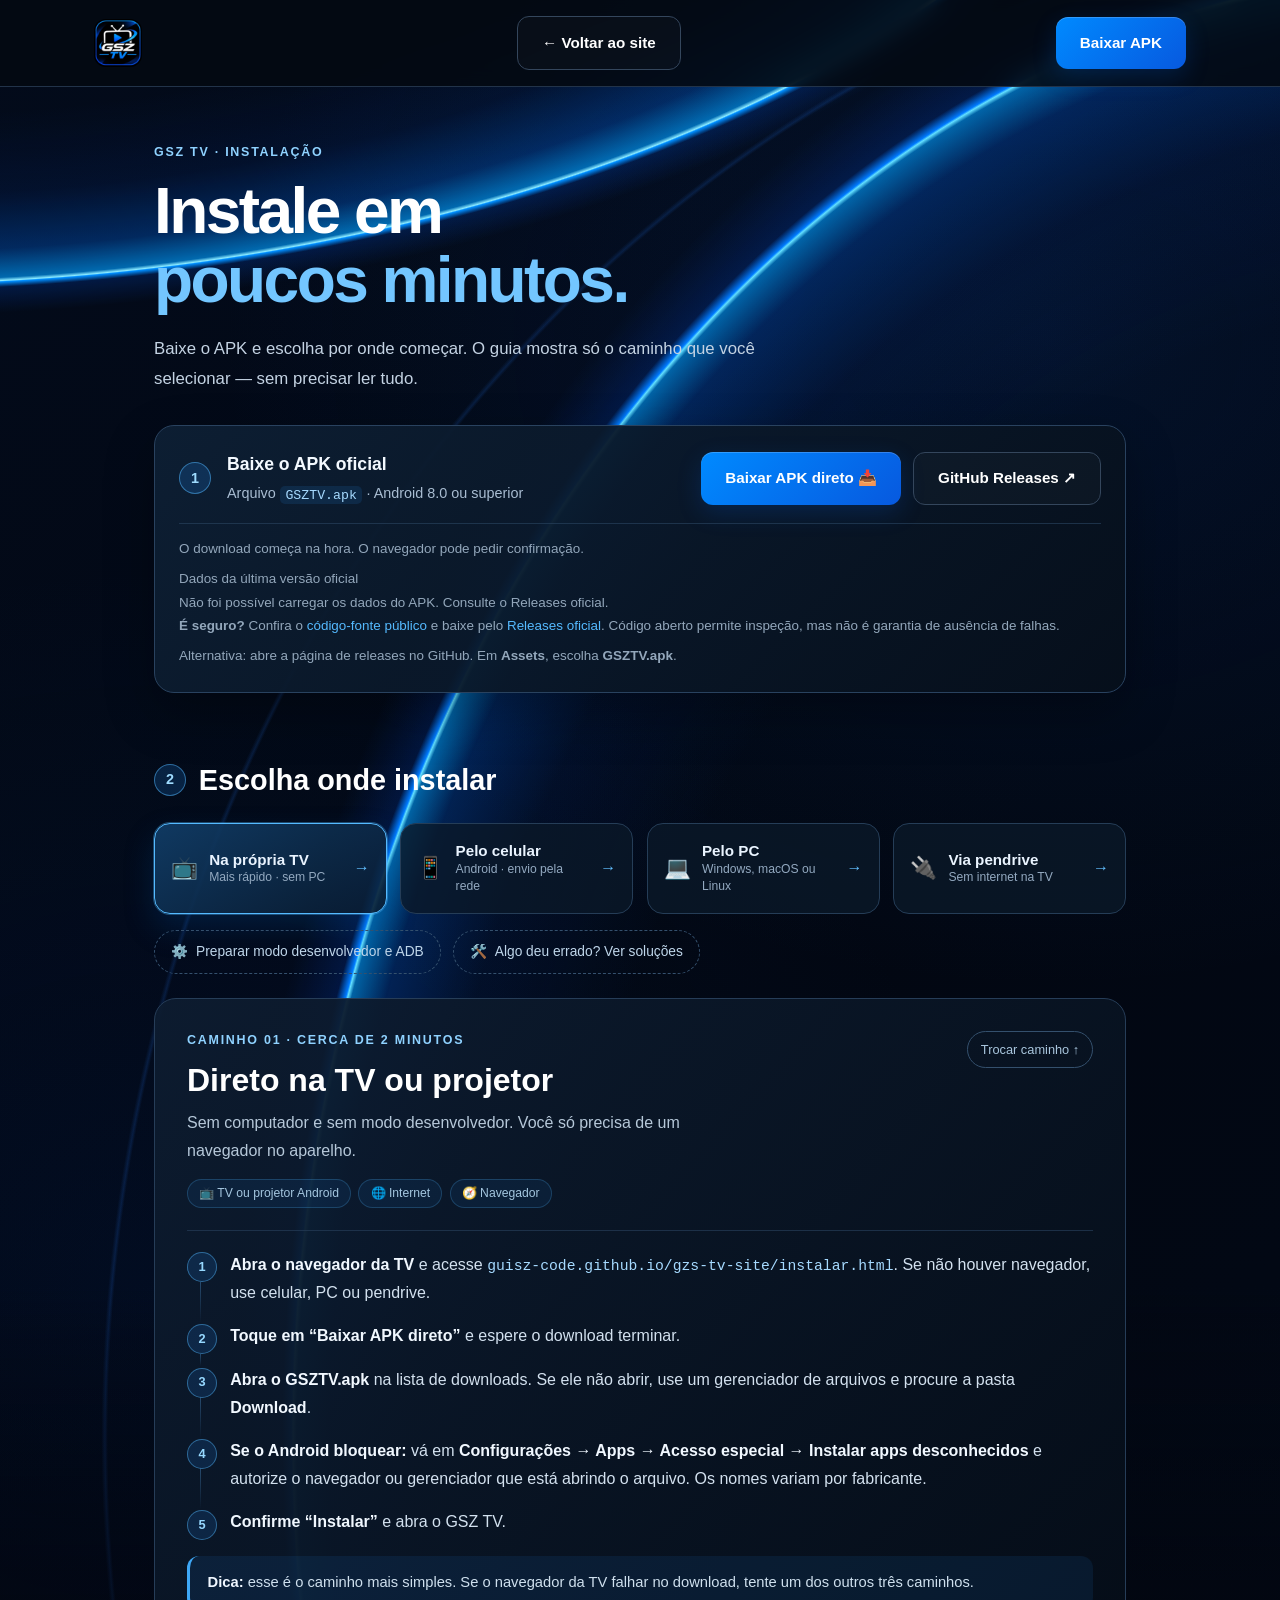
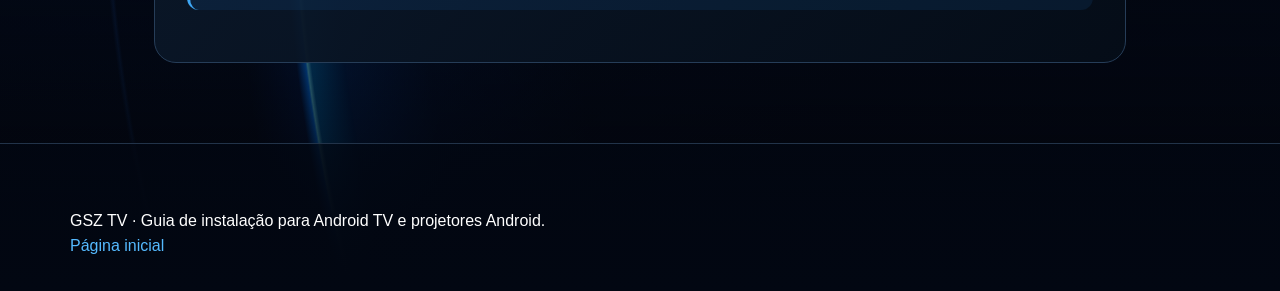
==== commit ffdba80b: "feat: adiciona metadados e verificacao do download" ====
--- a/instalar.html
+++ b/instalar.html
@@ -38,6 +38,17 @@
           <a class="btn outline" id="releases" href="https://github.com/guisz-code/GSZ-TV/releases/latest" aria-describedby="releases-info">GitHub Releases ↗</a>
         </div>
         <p class="guia-baixar-nota" id="direto-info">O download começa na hora. O navegador pode pedir confirmação.</p>
+        <div class="guia-baixar-nota" id="dados-apk">
+          <p id="release-resumo">Dados da última versão oficial</p>
+          <p id="apk-tamanho">Tamanho e SHA-256 disponíveis no GitHub Releases.</p>
+          <div id="apk-hash" hidden>
+            <p>SHA-256: <code id="apk-sha256" style="overflow-wrap: anywhere;"></code></p>
+            <button class="btn outline" id="copiar-sha256" type="button">Copiar SHA-256</button>
+            <p>Compare este código com o SHA-256 do arquivo baixado para conferir se são iguais. Isso verifica a integridade, não garante a segurança do aplicativo.</p>
+          </div>
+          <p id="apk-hash-status" role="status"></p>
+          <p><strong>É seguro?</strong> Confira o <a href="https://github.com/guisz-code/GSZ-TV">código-fonte público</a> e baixe pelo <a href="https://github.com/guisz-code/GSZ-TV/releases/latest">Releases oficial</a>. Código aberto permite inspeção, mas não é garantia de ausência de falhas.</p>
+        </div>
         <p class="guia-baixar-nota" id="releases-info">Alternativa: abre a página de releases no GitHub. Em <strong>Assets</strong>, escolha <strong>GSZTV.apk</strong>.</p>
       </div>
     </header>
@@ -110,7 +121,7 @@
         </div>
         <a class="guia-trocar" href="#escolha">Trocar caminho ↑</a>
       </div>
-      <details class="guia-opcao" open>
+      <details class="guia-opcao">
         <summary><span>Enviar pela rede (sem ADB)</span><small>Recomendado</small></summary>
         <ol class="guia-passos">
           <li><strong>Conecte celular e TV na mesma rede Wi-Fi.</strong> Redes de convidados podem bloquear a comunicação entre aparelhos.</li>
@@ -133,6 +144,31 @@
           <li><strong>No cliente, use “Instalar APK”</strong>, escolha GSZTV.apk na pasta de downloads do celular e aguarde a confirmação. Abra o GSZ TV na TV ao terminar.</li>
         </ol>
         <div class="guia-atencao"><strong>Atenção:</strong> um terminal de shell remoto não instala arquivos sozinho. O app precisa permitir enviar o APK do celular para a TV.</div>
+      </details>
+      <details class="guia-opcao">
+        <summary><span>Usar comandos no celular (Termux)</span><small>Terminal</small></summary>
+        <p class="guia-antes">Alternativa para quem prefere digitar os comandos. Funciona em <strong>Android 11 ou superior</strong> e usa o próprio celular como cliente ADB. Na TV, ative a <a href="#preparar-adb" data-guia="preparar-adb">depuração sem fio</a> e mantenha os dois na mesma rede Wi-Fi.</p>
+        <ol class="guia-passos">
+          <li><strong>Instale o Termux pelo F-Droid</strong> (a versão da Play Store foi descontinuada). Abra o app e instale as ferramentas do Android:
+            <pre><code>pkg update &amp;&amp; pkg install android-tools</code></pre>
+          </li>
+          <li><strong>Libere o acesso aos arquivos</strong> e confirme o APK baixado. Aceite a permissão de armazenamento quando o Android pedir:
+            <pre><code>termux-setup-storage
+ls /sdcard/Download/GSZTV.apk</code></pre>
+          </li>
+          <li><strong>Pareie com a TV</strong> usando o IP, a porta de pareamento e o código que aparecem em “Depuração sem fio → Parear dispositivo com código”:
+            <pre><code>adb pair IP_DA_TV:PORTA_PAREAMENTO</code></pre>
+          </li>
+          <li><strong>Conecte pela porta de conexão</strong> exibida na tela principal da depuração sem fio e confira se o aparelho aparece:
+            <pre><code>adb connect IP_DA_TV:PORTA_CONEXAO
+adb devices</code></pre>
+          </li>
+          <li><strong>Instale o APK e abra o GSZ TV na TV.</strong> Se a TV pedir autorização, aceite antes de repetir o comando:
+            <pre><code>adb install -r /sdcard/Download/GSZTV.apk</code></pre>
+          </li>
+        </ol>
+        <div class="guia-dica"><strong>Caminho do arquivo:</strong> se <code>/sdcard/Download/</code> não existir, tente <code>/storage/emulated/0/Download/GSZTV.apk</code>. O comando <code>ls</code> mostra o conteúdo da pasta.</div>
+        <div class="guia-atencao"><strong>Limitações:</strong> alguns fabricantes bloqueiam ADB a partir do próprio celular e o pareamento depende do Android 11+. Não use <code>adb pair</code> no modo antigo “Depuração pela rede”: nele, conecte direto ao IP e à porta informados. Ao terminar, rode <code>adb disconnect</code>.</div>
       </details>
       <details class="guia-opcao">
         <summary><span>Enviar via ADB por cabo USB</span><small>Só se a TV aceitar</small></summary>
@@ -173,7 +209,7 @@
       <pre><code>.\adb version</code></pre>
       <p class="guia-antes">Apareceu a versão do Android Debug Bridge? Então escolha como conectar:</p>
 
-      <details class="guia-opcao" open>
+      <details class="guia-opcao">
         <summary><span>Cabo USB</span><small>Mais estável</small></summary>
         <ol class="guia-passos">
           <li><strong>Ative a depuração USB na TV</strong> seguindo <a href="#preparar-adb" data-guia="preparar-adb">Preparar modo desenvolvedor e ADB</a>. A porta precisa aceitar ADB, não apenas pendrive.</li>
@@ -190,16 +226,15 @@
         <summary><span>Wi-Fi com código de pareamento</span><small>Quando a TV oferece</small></summary>
         <ol class="guia-passos">
           <li><strong>Deixe PC e TV na mesma rede</strong> e ative <strong>Depuração sem fio</strong> nas opções do desenvolvedor da TV.</li>
-          <li><strong>Na TV, toque em “Parear dispositivo com código”</strong> e use o IP e a porta de pareamento mostrados:</li>
-        </ol>
-        <pre><code>.\adb pair IP_DA_TV:PORTA_PAREAMENTO</code></pre>
-        <ol class="guia-passos" start="3">
-          <li><strong>Digite o código</strong> quando o terminal pedir. Depois volte à tela principal da depuração sem fio e copie o IP e a <strong>porta de conexão</strong>.</li>
-          <li><strong>Conecte e instale:</strong></li>
-        </ol>
-        <pre><code>.\adb connect IP_DA_TV:PORTA_CONEXAO
+          <li><strong>Na TV, toque em “Parear dispositivo com código”</strong> e use o IP e a porta de pareamento mostrados:
+            <pre><code>.\adb pair IP_DA_TV:PORTA_PAREAMENTO</code></pre>
+          </li>
+          <li><strong>Digite o código</strong> quando o terminal pedir. Depois volte à tela principal da depuração sem fio, copie o IP e a <strong>porta de conexão</strong> e rode:
+            <pre><code>.\adb connect IP_DA_TV:PORTA_CONEXAO
 .\adb devices
 .\adb install -r "GSZTV.apk"</code></pre>
+          </li>
+        </ol>
         <div class="guia-dica"><strong>Exemplo:</strong> <code>192.168.1.50:37123</code>. Os números são só ilustrativos — use sempre os que aparecem na sua TV. A porta de conexão muda ao reativar a depuração.</div>
       </details>
 
@@ -207,15 +242,15 @@
         <summary><span>Wi-Fi no modo antigo (porta 5555)</span><small>Firmwares mais antigos</small></summary>
         <ol class="guia-passos">
           <li><strong>Se a TV tiver “Depuração pela rede”,</strong> ative e use o IP e a porta mostrados. Não rode <code>adb pair</code> nesse modo.</li>
-          <li><strong>Se não tiver, mas aceitar ADB por USB,</strong> conecte o cabo, autorize o PC e confirme o estado device. Com apenas a TV conectada, rode:</li>
-        </ol>
-        <pre><code>.\adb tcpip 5555</code></pre>
-        <ol class="guia-passos" start="3">
-          <li><strong>Veja o IP da TV em Configurações → Rede.</strong> Desconecte o cabo e conecte pela rede:</li>
-        </ol>
-        <pre><code>.\adb connect IP_DA_TV:5555
+          <li><strong>Se não tiver, mas aceitar ADB por USB,</strong> conecte o cabo, autorize o PC e confirme o estado device. Com apenas a TV conectada, rode:
+            <pre><code>.\adb tcpip 5555</code></pre>
+          </li>
+          <li><strong>Veja o IP da TV em Configurações → Rede.</strong> Desconecte o cabo, conecte pela rede e instale:
+            <pre><code>.\adb connect IP_DA_TV:5555
 .\adb devices
 .\adb install -r "GSZTV.apk"</code></pre>
+          </li>
+        </ol>
         <div class="guia-atencao"><strong>Depende do firmware.</strong> Se a TV não tiver depuração de rede e não aceitar ADB USB, use o envio direto, um app de transferência ou o pendrive. Para voltar ao modo USB, rode <code>.\adb usb</code> enquanto ainda estiver conectado.</div>
       </details>
 
--- a/assets/css/instalar.css
+++ b/assets/css/instalar.css
@@ -350,6 +350,10 @@
   color: #9fb4c9;
 }
 
+.guia-passos li pre {
+  margin: 0.75rem 0 0;
+}
+
 /* ===== Opções dentro de um caminho ===== */
 .guia-opcao {
   margin-top: 1rem;
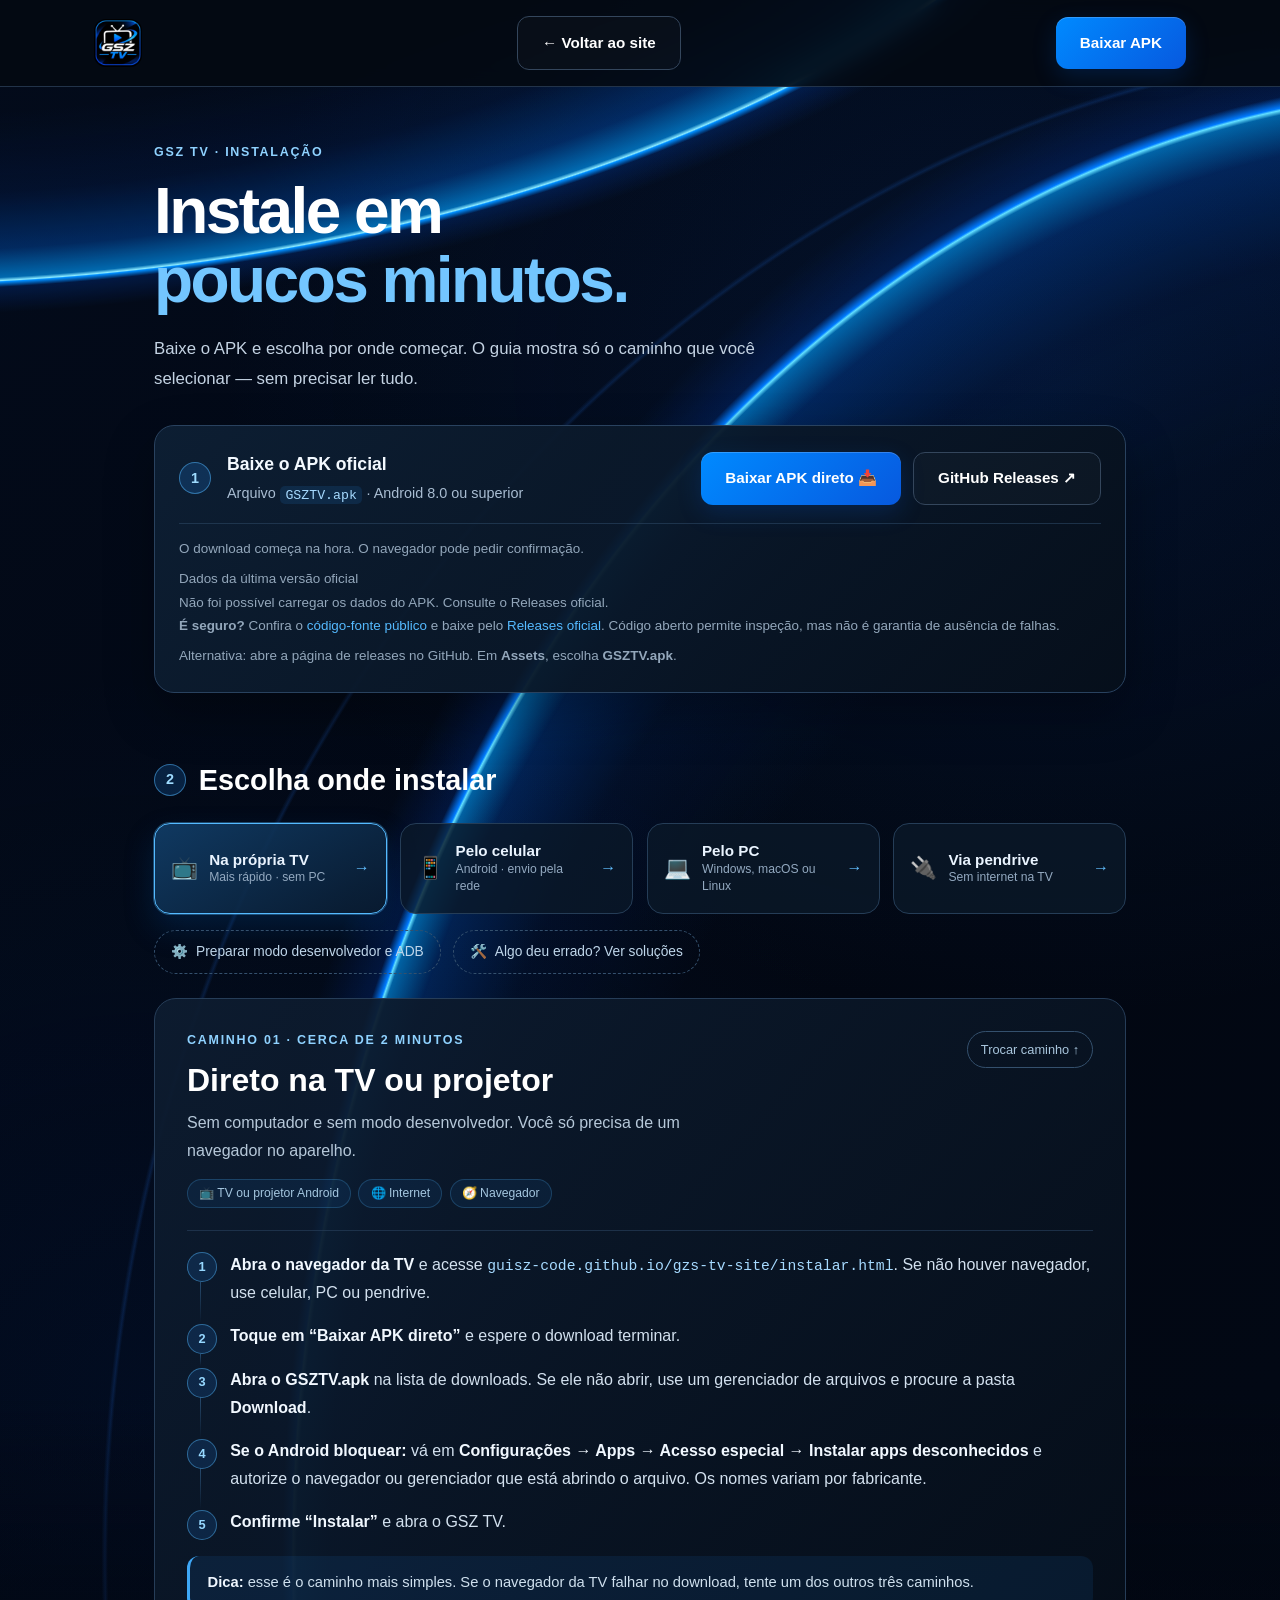
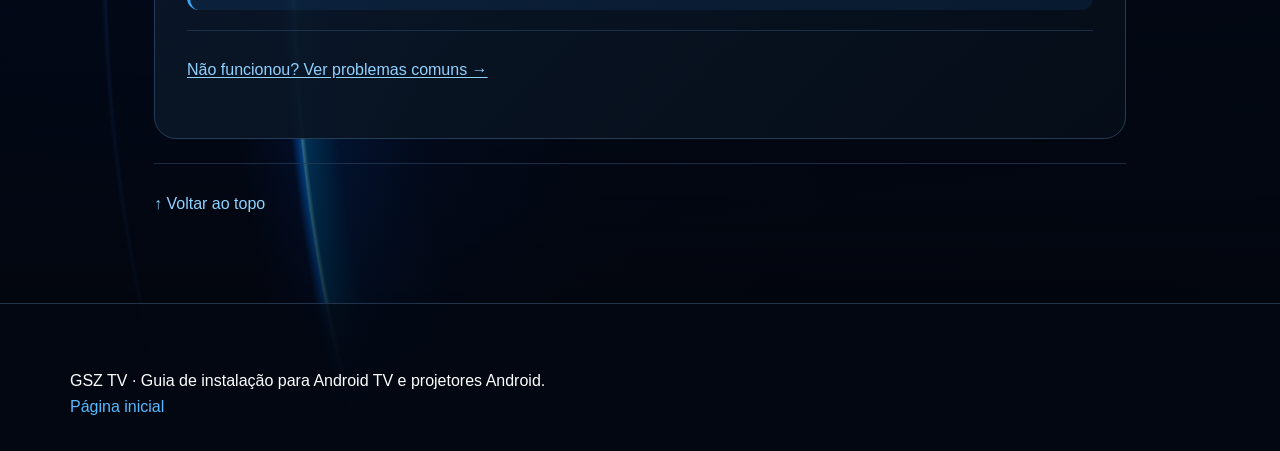
==== commit fd9b706c: "feat: facilita copia de comandos e ajuda no guia" ====
--- a/instalar.html
+++ b/instalar.html
@@ -105,6 +105,7 @@
         <li><strong>Confirme “Instalar”</strong> e abra o GSZ TV.</li>
       </ol>
       <div class="guia-dica"><strong>Dica:</strong> esse é o caminho mais simples. Se o navegador da TV falhar no download, tente um dos outros três caminhos.</div>
+      <p class="guia-links"><a href="#problemas" data-guia="problemas">Não funcionou? Ver problemas comuns →</a></p>
     </section>
 
     <section class="guia-painel" id="pelo-celular" data-painel tabindex="-1" aria-labelledby="titulo-pelo-celular" hidden>
@@ -182,6 +183,7 @@
         </ol>
         <div class="guia-atencao"><strong>Se o cliente não encontrar a TV,</strong> o modelo provavelmente não aceita ADB por USB. Use o envio pela rede ou o pendrive.</div>
       </details>
+      <p class="guia-links"><a href="#problemas" data-guia="problemas">Não funcionou? Ver problemas comuns →</a></p>
     </section>
 
     <section class="guia-painel" id="pelo-pc" data-painel tabindex="-1" aria-labelledby="titulo-pelo-pc" hidden>
@@ -255,6 +257,7 @@
       </details>
 
       <div class="guia-dica"><strong>Mais de um aparelho conectado?</strong> Use <code>.\adb -s SERIAL install -r "GSZTV.apk"</code>, trocando SERIAL pelo código mostrado em <code>.\adb devices</code>. Para encerrar conexões de rede, rode <code>.\adb disconnect</code>. Isso não desativa a depuração na TV.</div>
+      <p class="guia-links"><a href="#problemas" data-guia="problemas">Não funcionou? Ver problemas comuns →</a></p>
     </section>
 
     <section class="guia-painel" id="pendrive" data-painel tabindex="-1" aria-labelledby="titulo-pendrive" hidden>
@@ -279,6 +282,7 @@
         <li><strong>Autorize apps desconhecidos</strong> para o gerenciador quando o aviso aparecer, volte ao arquivo e confirme <strong>Instalar</strong>.</li>
       </ol>
       <div class="guia-dica"><strong>Sem mistério:</strong> este caminho não precisa de ADB, modo desenvolvedor nem depuração. A porta de pendrive é diferente de uma porta de dados ADB.</div>
+      <p class="guia-links"><a href="#problemas" data-guia="problemas">Não funcionou? Ver problemas comuns →</a></p>
     </section>
 
     <section class="guia-painel" id="preparar-adb" data-painel tabindex="-1" aria-labelledby="titulo-preparar-adb" hidden>
@@ -338,10 +342,12 @@
       <p class="guia-antes">Para atualizar, instale o APK novo por cima do atual, sem desinstalar. Dentro do GSZ TV, consulte também <strong>Configurações → Atualizações</strong>.</p>
       <div class="guia-links"><a href="#direto">↑ Baixar o APK</a><a href="index.html">Voltar ao site</a><a href="https://developer.android.com/tools/adb?hl=pt-br">Documentação oficial do ADB ↗</a></div>
     </section>
+    <p class="guia-links"><a href="#downloads">↑ Voltar ao topo</a></p>
   </main>
 
   <footer class="footer"><div class="container"><p>GSZ TV · Guia de instalação para Android TV e projetores Android.</p><a href="index.html">Página inicial</a></div></footer>
   <div id="tv-navigation-hint" class="tv-navigation-hint" role="status" hidden>Use as setas para navegar e OK para selecionar</div>
   <script src="assets/js/main.js"></script>
+  <script src="assets/js/guia.js"></script>
 </body>
 </html>
